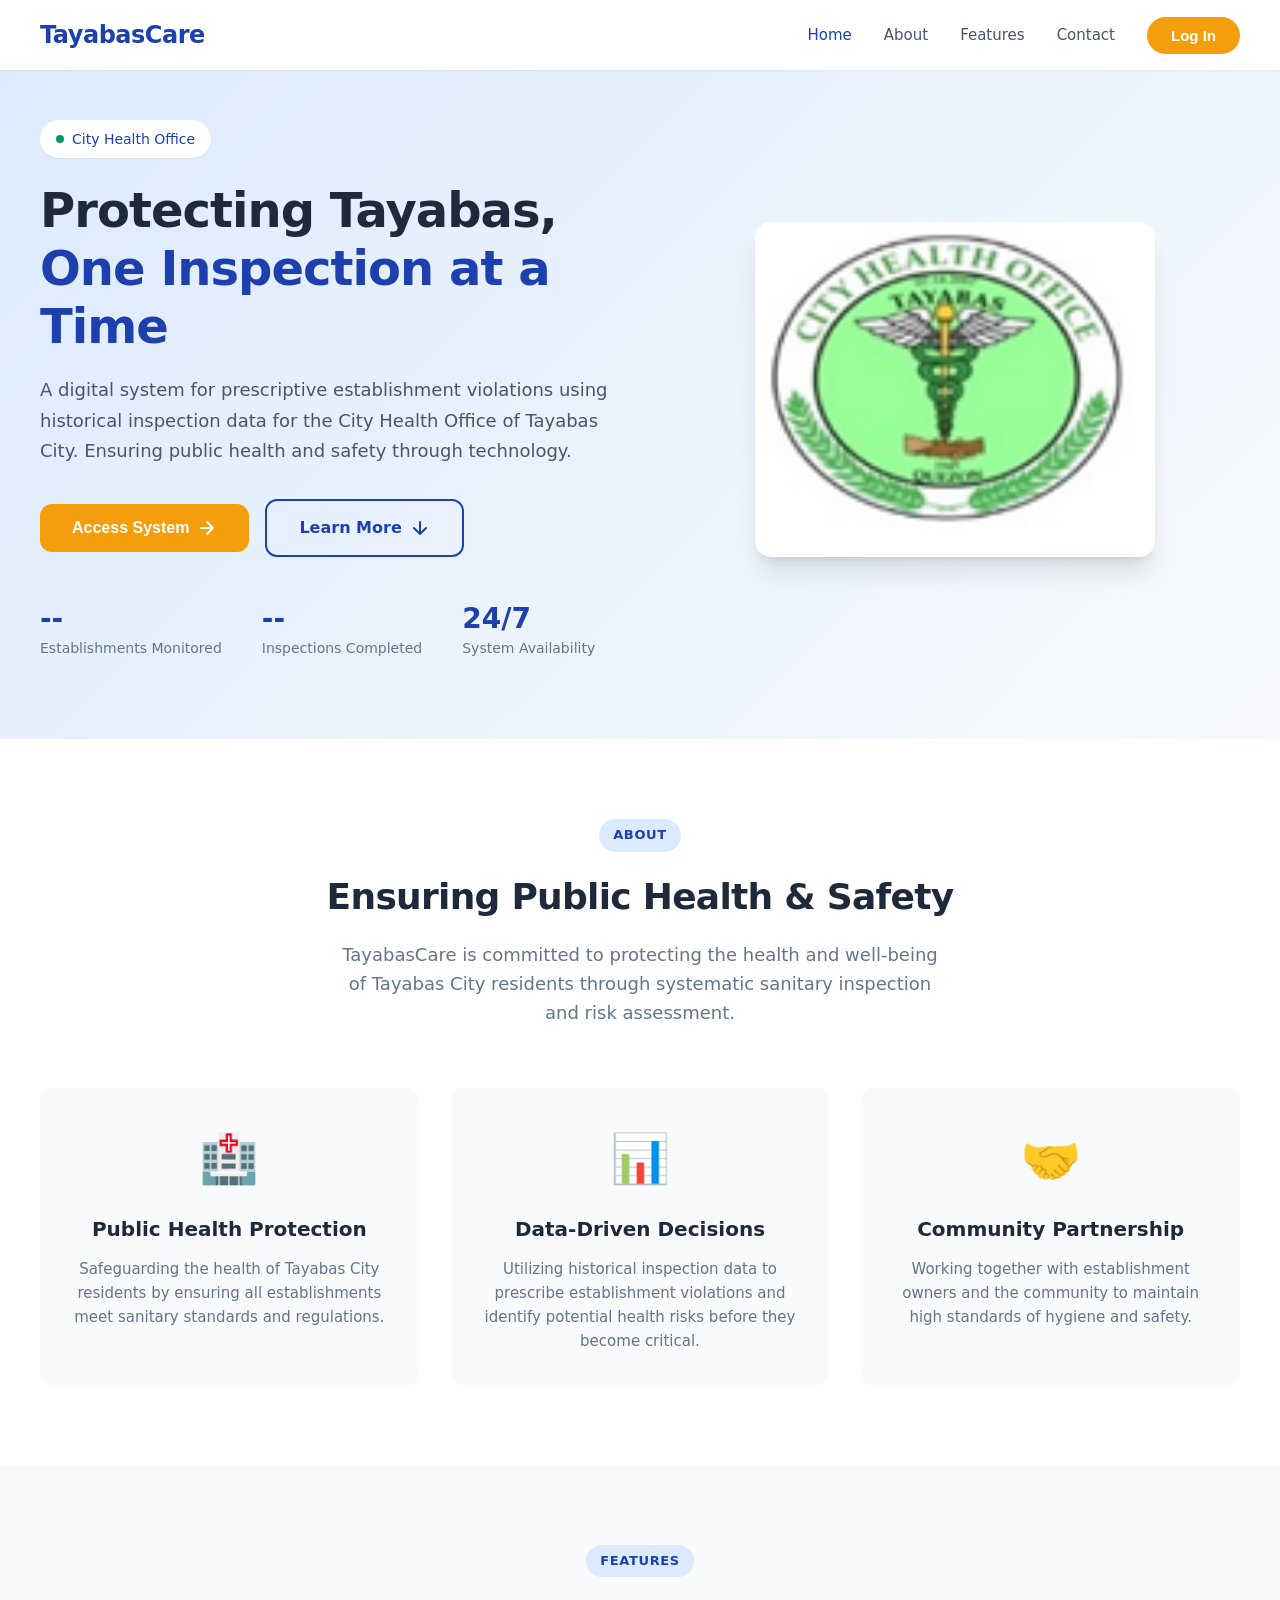
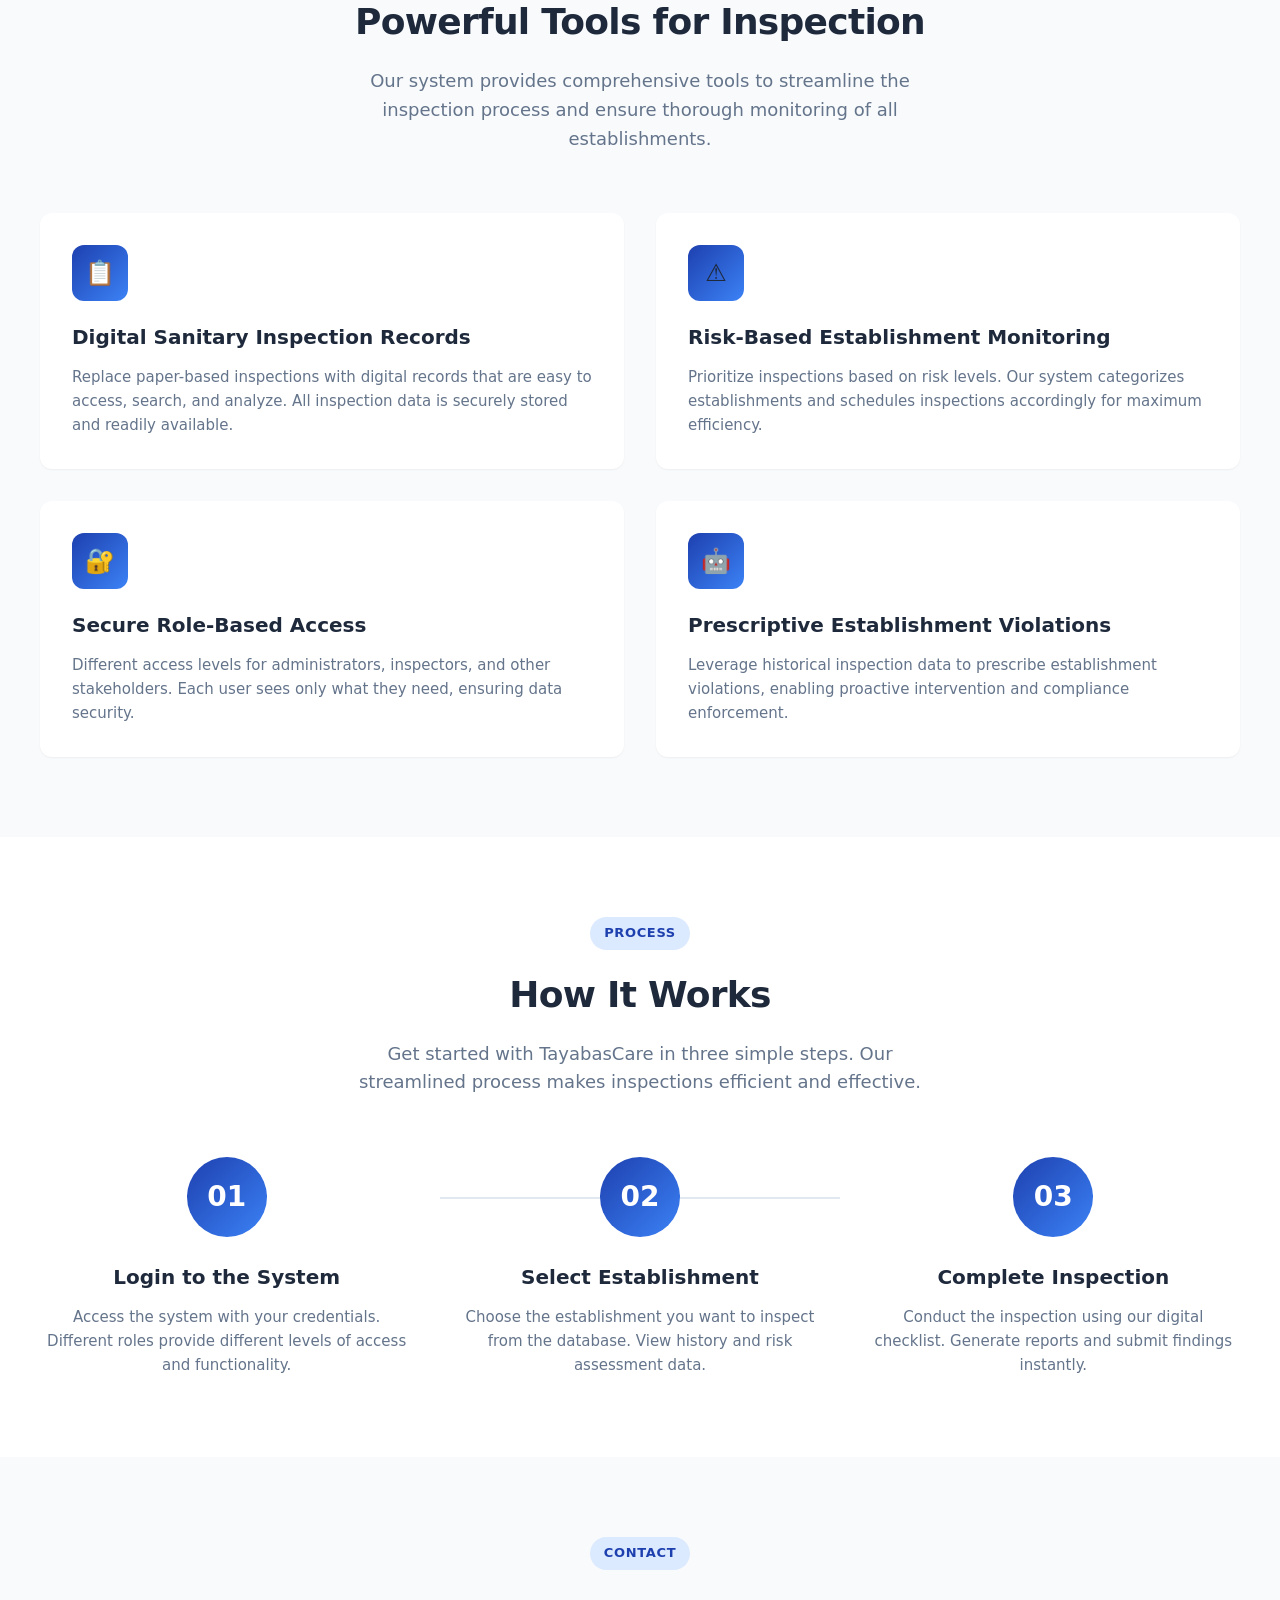
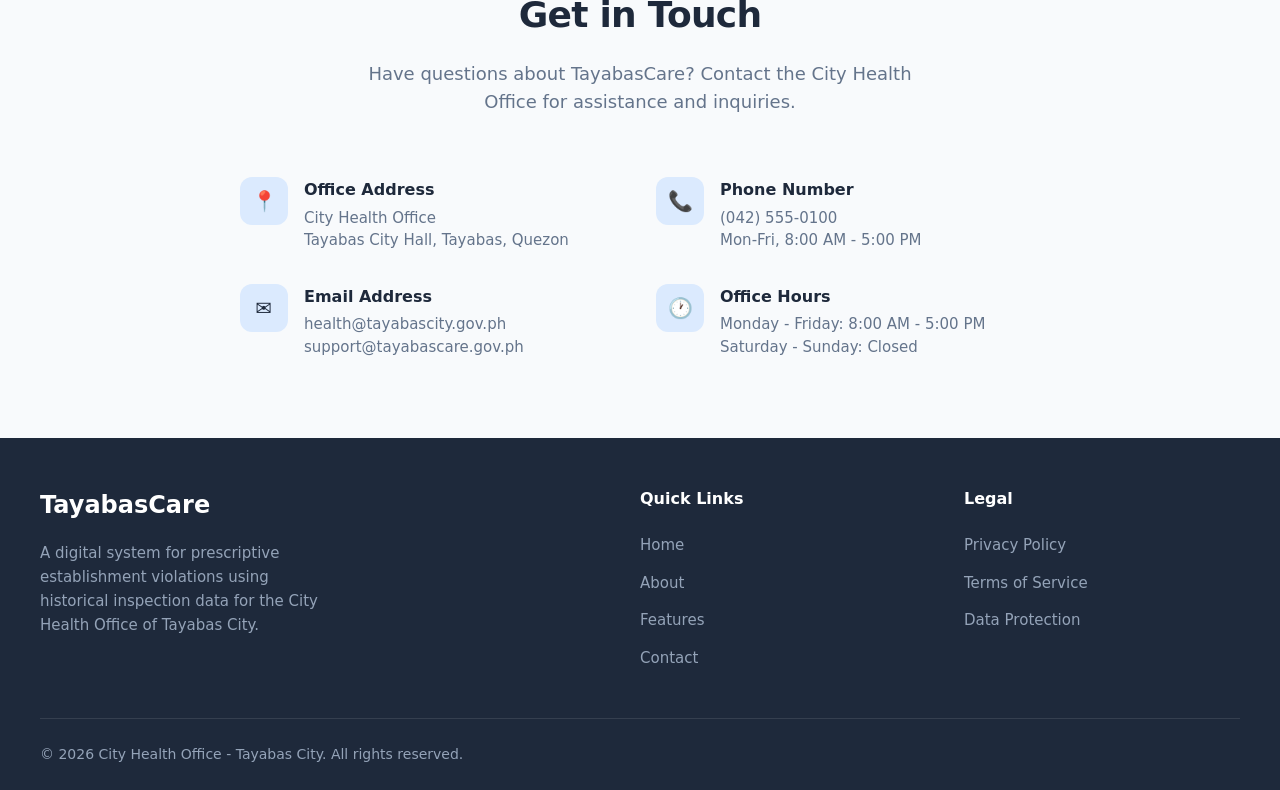
==== index.html @ 592c6406 "Split dashboard into sub-tabs, fix login CSRF issue, remove admin recovery link" ====
<!DOCTYPE html>
<html lang="en">
<head>
    <meta charset="UTF-8">
    <meta name="viewport" content="width=device-width, initial-scale=1.0">
    <title>TayabasCare - Prescriptive Establishment Violations System</title>
    <link rel="icon" type="image/png" href="Logo.png">
    <meta name="description" content="TayabasCare: A digital system for prescriptive establishment violations using historical inspection data for City Health Office of Tayabas City.">
    <meta name="keywords" content="TayabasCare, sanitary inspection, risk assessment, Tayabas City, health monitoring, establishment inspection">
    <meta name="author" content="City Health Office - Tayabas City">

    <!-- Open Graph / Social Media -->
    <meta property="og:title" content="TayabasCare - Sanitary Inspection & Risk Assessment System">
    <meta property="og:description" content="A digital system for prescriptive establishment violations using historical inspection data for City Health Office of Tayabas City.">
    <meta property="og:type" content="website">
    <meta property="og:url" content="">
    <meta property="og:image" content="Logo.png">

    <!-- Favicon -->
    <link rel="icon" type="image/png" href="Logo.png">

    <!-- Stylesheet -->
    <link rel="stylesheet" href="css/style.css">
</head>
<body>

    <!-- ============================================
         Header
         ============================================ -->
    <header class="header" id="header">
        <a href="#" class="logo">TayabasCare</a>
        <nav class="nav">
            <div class="nav-links" id="navLinks">
                <a href="#hero" class="nav-link active">Home</a>
                <a href="#about" class="nav-link">About</a>
                <a href="#features" class="nav-link">Features</a>
                <a href="#contact" class="nav-link">Contact</a>
            </div>
            <button class="btn-login-nav" id="openLogin">Log In</button>
            <button class="menu-toggle" id="menuToggle" aria-label="Toggle navigation menu">
                <span></span>
                <span></span>
                <span></span>
            </button>
        </nav>
    </header>

    <!-- ============================================
         Hero Section
         ============================================ -->
    <section class="hero" id="hero">
        <div class="hero-container">
            <div class="hero-content">
                <div class="hero-badge">City Health Office</div>
                <h1>Protecting Tayabas, <span>One Inspection at a Time</span></h1>
                <p class="hero-subtitle">
                    A digital system for prescriptive establishment violations using 
                    historical inspection data for the City Health Office of Tayabas City. 
                    Ensuring public health and safety through technology.
                </p>
                <div class="hero-actions">
                    <button class="btn-primary" id="openLoginBtn">
                        Access System
                        <svg width="20" height="20" viewBox="0 0 20 20" fill="none">
                            <path d="M4 10H16M16 10L10 4M16 10L10 16" stroke="currentColor" stroke-width="2" stroke-linecap="round" stroke-linejoin="round"/>
                        </svg>
                    </button>
                    <a href="#about" class="btn-secondary">
                        Learn More
                        <svg width="20" height="20" viewBox="0 0 20 20" fill="none">
                            <path d="M10 4V16M10 16L4 10M10 16L16 10" stroke="currentColor" stroke-width="2" stroke-linecap="round" stroke-linejoin="round"/>
                        </svg>
                    </a>
                </div>
                <div class="hero-stats">
                    <div class="stat">
                        <div class="stat-number" id="liveEstabCount">--</div>
                        <div class="stat-label">Establishments Monitored</div>
                    </div>
                    <div class="stat">
                        <div class="stat-number" id="liveInspCount">--</div>
                        <div class="stat-label">Inspections Completed</div>
                    </div>
                    <div class="stat">
                        <div class="stat-number">24/7</div>
                        <div class="stat-label">System Availability</div>
                    </div>
                </div>
            </div>
            <div class="hero-visual">
                <img src="Logo.png" alt="TayabasCare Logo" class="hero-image">
            </div>
        </div>
    </section>

    <!-- ============================================
         About Section
         ============================================ -->
    <section class="section about" id="about">
        <div class="section-container">
            <div class="section-header">
                <span class="section-label">About</span>
                <h2 class="section-title">Ensuring Public Health & Safety</h2>
                <p class="section-subtitle">
                    TayabasCare is committed to protecting the health and well-being of 
                    Tayabas City residents through systematic sanitary inspection and risk assessment.
                </p>
            </div>
            <div class="about-grid">
                <div class="about-card">
                    <div class="about-icon">🏥</div>
                    <h3>Public Health Protection</h3>
                    <p>
                        Safeguarding the health of Tayabas City residents by ensuring all 
                        establishments meet sanitary standards and regulations.
                    </p>
                </div>
                <div class="about-card">
                    <div class="about-icon">📊</div>
                    <h3>Data-Driven Decisions</h3>
                    <p>
                        Utilizing historical inspection data to prescribe establishment 
                        violations and identify potential health risks before they become critical.
                    </p>
                </div>
                <div class="about-card">
                    <div class="about-icon">🤝</div>
                    <h3>Community Partnership</h3>
                    <p>
                        Working together with establishment owners and the community to 
                        maintain high standards of hygiene and safety.
                    </p>
                </div>
            </div>
        </div>
    </section>

    <!-- ============================================
         Features Section
         ============================================ -->
    <section class="section features" id="features">
        <div class="section-container">
            <div class="section-header">
                <span class="section-label">Features</span>
                <h2 class="section-title">Powerful Tools for Inspection</h2>
                <p class="section-subtitle">
                    Our system provides comprehensive tools to streamline the inspection 
                    process and ensure thorough monitoring of all establishments.
                </p>
            </div>
            <div class="features-grid">
                <div class="feature-card">
                    <div class="feature-icon">📋</div>
                    <h3>Digital Sanitary Inspection Records</h3>
                    <p>
                        Replace paper-based inspections with digital records that are easy to 
                        access, search, and analyze. All inspection data is securely stored 
                        and readily available.
                    </p>
                </div>
                <div class="feature-card">
                    <div class="feature-icon">⚠️</div>
                    <h3>Risk-Based Establishment Monitoring</h3>
                    <p>
                        Prioritize inspections based on risk levels. Our system categorizes 
                        establishments and schedules inspections accordingly for maximum efficiency.
                    </p>
                </div>
                <div class="feature-card">
                    <div class="feature-icon">🔐</div>
                    <h3>Secure Role-Based Access</h3>
                    <p>
                        Different access levels for administrators, inspectors, and other 
                        stakeholders. Each user sees only what they need, ensuring data security.
                    </p>
                </div>
                <div class="feature-card">
                    <div class="feature-icon">🤖</div>
                    <h3>Prescriptive Establishment Violations</h3>
                    <p>
                        Leverage historical inspection data to prescribe establishment violations, 
                        enabling proactive intervention and compliance enforcement.
                    </p>
                </div>
            </div>
        </div>
    </section>

    <!-- ============================================
         How It Works Section
         ============================================ -->
    <section class="section how-it-works" id="how-it-works">
        <div class="section-container">
            <div class="section-header">
                <span class="section-label">Process</span>
                <h2 class="section-title">How It Works</h2>
                <p class="section-subtitle">
                    Get started with TayabasCare in three simple steps. Our streamlined 
                    process makes inspections efficient and effective.
                </p>
            </div>
            <div class="steps">
                <div class="step">
                    <div class="step-number">01</div>
                    <h3>Login to the System</h3>
                    <p>
                        Access the system with your credentials. Different roles provide 
                        different levels of access and functionality.
                    </p>
                </div>
                <div class="step">
                    <div class="step-number">02</div>
                    <h3>Select Establishment</h3>
                    <p>
                        Choose the establishment you want to inspect from the database. 
                        View history and risk assessment data.
                    </p>
                </div>
                <div class="step">
                    <div class="step-number">03</div>
                    <h3>Complete Inspection</h3>
                    <p>
                        Conduct the inspection using our digital checklist. Generate 
                        reports and submit findings instantly.
                    </p>
                </div>
            </div>
        </div>
    </section>

    <!-- ============================================
         Contact Section
         ============================================ -->
    <section class="section contact" id="contact">
        <div class="section-container">
            <div class="section-header">
                <span class="section-label">Contact</span>
                <h2 class="section-title">Get in Touch</h2>
                <p class="section-subtitle">
                    Have questions about TayabasCare? Contact the City Health Office 
                    for assistance and inquiries.
                </p>
            </div>
            <div class="contact-info">
                <div class="contact-item">
                    <div class="contact-icon">📍</div>
                    <div class="contact-details">
                        <h4>Office Address</h4>
                        <p>City Health Office<br>Tayabas City Hall, Tayabas, Quezon</p>
                    </div>
                </div>
                <div class="contact-item">
                    <div class="contact-icon">📞</div>
                    <div class="contact-details">
                        <h4>Phone Number</h4>
                        <p>(042) 555-0100<br>Mon-Fri, 8:00 AM - 5:00 PM</p>
                    </div>
                </div>
                <div class="contact-item">
                    <div class="contact-icon">✉️</div>
                    <div class="contact-details">
                        <h4>Email Address</h4>
                        <p>health@tayabascity.gov.ph<br>support@tayabascare.gov.ph</p>
                    </div>
                </div>
                <div class="contact-item">
                    <div class="contact-icon">🕐</div>
                    <div class="contact-details">
                        <h4>Office Hours</h4>
                        <p>Monday - Friday: 8:00 AM - 5:00 PM<br>Saturday - Sunday: Closed</p>
                    </div>
                </div>
            </div>
        </div>
    </section>

    <!-- ============================================
         Footer
         ============================================ -->
    <footer class="footer">
        <div class="footer-container">
            <div class="footer-grid">
                <div class="footer-brand">
                    <h3>TayabasCare</h3>
                    <p>
                        A digital system for prescriptive establishment violations using 
                        historical inspection data for the City Health Office of Tayabas City.
                    </p>
                </div>
                <div class="footer-links">
                    <h4>Quick Links</h4>
                    <ul>
                        <li><a href="#hero">Home</a></li>
                        <li><a href="#about">About</a></li>
                        <li><a href="#features">Features</a></li>
                        <li><a href="#contact">Contact</a></li>
                    </ul>
                </div>
                <div class="footer-links">
                    <h4>Legal</h4>
                    <ul>
                        <li><a href="#" onclick="showLegalModal('privacy'); return false;">Privacy Policy</a></li>
                        <li><a href="#" onclick="showLegalModal('terms'); return false;">Terms of Service</a></li>
                        <li><a href="#" onclick="showLegalModal('data'); return false;">Data Protection</a></li>
                    </ul>
                </div>
            </div>
            <div class="footer-bottom">
                <p class="footer-copyright">&copy; 2026 City Health Office - Tayabas City. All rights reserved.</p>
            </div>
        </div>
    </footer>

    <!-- ============================================
         Login Modal
         ============================================ -->
    <div class="modal" id="loginModal">
        <div class="login-box">
            <button class="close-btn" id="closeLogin">&times;</button>

            <div class="login-header">
                <h2 class="system-title">TayabasCare</h2>
                <p class="system-desc">System Login</p>
            </div>

            <form id="loginForm" class="login-form">
                <div class="form-field">
                    <label for="username">Username</label>
                    <input type="text" id="username" required placeholder="Enter your username">
                </div>

                <div class="form-field">
                    <label for="password">Password</label>
                    <div class="password-wrapper">
                        <input type="password" id="password" required placeholder="Enter your password">
                        <button type="button" class="toggle-eye" id="togglePassword">👁</button>
                    </div>
                </div>

                <div class="form-options">
                    <a href="#" id="forgotPasswordLink" class="forgot-link">Forgot Password?</a>
                </div>

                <button type="submit" class="btn-login">Login</button>
            </form>

            <div class="login-footer">
                &copy; 2026 City Health Office - Tayabas City
            </div>
        </div>
    </div>

    <!-- Legal Modals -->
    <dialog id="legal-modal" style="border:none;border-radius:12px;padding:0;max-width:600px;width:90%;max-height:80vh;overflow-y:auto;">
        <div style="padding:32px;">
            <div style="display:flex;justify-content:space-between;align-items:center;margin-bottom:20px;">
                <h2 id="legal-modal-title" style="font-size:20px;font-weight:700;color:#1e40af;margin:0;"></h2>
                <button onclick="document.getElementById('legal-modal').close()" style="background:none;border:none;font-size:24px;cursor:pointer;color:#6b7280;">&times;</button>
            </div>
            <div id="legal-modal-body" style="font-size:14px;color:#374151;line-height:1.8;"></div>
            <div style="text-align:right;margin-top:24px;">
                <button onclick="document.getElementById('legal-modal').close()" style="background:#1e40af;color:#fff;border:none;padding:10px 24px;border-radius:8px;font-weight:600;cursor:pointer;">Close</button>
            </div>
        </div>
    </dialog>

    <!-- Scripts -->
    <script src="js/login.js"></script>
    <script>
    function showLegalModal(type) {
        const modal = document.getElementById('legal-modal');
        const title = document.getElementById('legal-modal-title');
        const body = document.getElementById('legal-modal-body');
        const content = {
            privacy: {
                title: 'Privacy Policy',
                body: `<p><strong>Effective Date:</strong> January 2026</p>
                    <p>The City Health Office of Tayabas City is committed to protecting the privacy and personal data of individuals and establishments using the TayabasCare system.</p>
                    <h3 style="margin-top:16px;font-weight:700;">Information We Collect</h3>
                    <ul style="padding-left:20px;margin:8px 0;">
                        <li>Establishment information (business name, address, owner details)</li>
                        <li>Inspection records and compliance history</li>
                        <li>User account data (username, email, role)</li>
                        <li>System activity logs for audit purposes</li>
                    </ul>
                    <h3 style="margin-top:16px;font-weight:700;">How We Use Your Information</h3>
                    <ul style="padding-left:20px;margin:8px 0;">
                        <li>To conduct and record sanitary inspections</li>
                        <li>To assess compliance risk and prioritize inspections</li>
                        <li>To generate reports for the City Health Office</li>
                        <li>To maintain audit trails of system activities</li>
                    </ul>
                    <h3 style="margin-top:16px;font-weight:700;">Data Retention</h3>
                    <p>Inspection records and establishment data are retained indefinitely for public health monitoring purposes. Archived records are automatically purged after 30 days.</p>`
            },
            terms: {
                title: 'Terms of Service',
                body: `<p><strong>Effective Date:</strong> January 2026</p>
                    <p>By accessing and using the TayabasCare system, you agree to the following terms:</p>
                    <h3 style="margin-top:16px;font-weight:700;">Authorized Use</h3>
                    <p>This system is exclusively for use by authorized personnel of the City Health Office of Tayabas City, including administrators and field inspectors.</p>
                    <h3 style="margin-top:16px;font-weight:700;">User Responsibilities</h3>
                    <ul style="padding-left:20px;margin:8px 0;">
                        <li>Maintain the confidentiality of your login credentials</li>
                        <li>Enter accurate and truthful inspection data</li>
                        <li>Use the system only for official health inspection purposes</li>
                        <li>Report any security concerns to the system administrator</li>
                    </ul>
                    <h3 style="margin-top:16px;font-weight:700;">System Availability</h3>
                    <p>The City Health Office strives to maintain system availability but does not guarantee uninterrupted access. Scheduled maintenance will be communicated in advance.</p>`
            },
            data: {
                title: 'Data Protection',
                body: `<p><strong>In compliance with Republic Act No. 10173</strong> (Data Privacy Act of 2012)</p>
                    <h3 style="margin-top:16px;font-weight:700;">Security Measures</h3>
                    <ul style="padding-left:20px;margin:8px 0;">
                        <li>Passwords are encrypted using industry-standard bcrypt hashing</li>
                        <li>Session-based authentication with role-based access controls</li>
                        <li>Rate limiting on login attempts to prevent unauthorized access</li>
                        <li>Complete audit trails of all system activities</li>
                        <li>Secure file upload validation (type, size, and MIME checking)</li>
                    </ul>
                    <h3 style="margin-top:16px;font-weight:700;">Data Access</h3>
                    <p>Only authorized City Health Office personnel have access to inspection data. Administrators have full access while inspectors have limited access based on their assigned roles.</p>
                    <h3 style="margin-top:16px;font-weight:700;">Contact</h3>
                    <p>For data privacy concerns, please contact the City Health Office of Tayabas City.</p>`
            }
        };
        const c = content[type] || content.privacy;
        title.textContent = c.title;
        body.innerHTML = c.body;
        modal.showModal();
    }
    </script>
</body>
</html>
---- css/style.css ----
/* ============================================
   TayabasCare Design System
   ============================================ */

/* CSS Custom Properties */
:root {
    --ink: #1e293b;
    --paper: #f8fafc;
    --blue-deep: #1e40af;
    --blue-mid: #3b82f6;
    --blue-light: #dbeafe;
    --gold: #f59e0b;
    --gold-dark: #d97706;
    --white: #ffffff;
    --gray-100: #f1f5f9;
    --gray-200: #e2e8f0;
    --gray-300: #cbd5e1;
    --gray-400: #94a3b8;
    --gray-500: #64748b;
    --gray-600: #475569;
    --gray-700: #334155;
    --success: #059669;
    --error: #dc2626;
    --shadow-sm: 0 1px 2px rgba(0, 0, 0, 0.05);
    --shadow-md: 0 4px 6px -1px rgba(0, 0, 0, 0.1), 0 2px 4px -2px rgba(0, 0, 0, 0.1);
    --shadow-lg: 0 10px 15px -3px rgba(0, 0, 0, 0.1), 0 4px 6px -4px rgba(0, 0, 0, 0.1);
    --shadow-xl: 0 20px 25px -5px rgba(0, 0, 0, 0.1), 0 8px 10px -6px rgba(0, 0, 0, 0.1);
    --radius-sm: 6px;
    --radius-md: 12px;
    --radius-lg: 16px;
    --radius-full: 9999px;
}

/* Reset & Base */
*, *::before, *::after {
    margin: 0;
    padding: 0;
    box-sizing: border-box;
}

html {
    scroll-behavior: smooth;
}

body {
    font-family: 'Segoe UI', system-ui, -apple-system, sans-serif;
    font-size: 16px;
    line-height: 1.6;
    color: var(--ink);
    background-color: var(--paper);
    -webkit-font-smoothing: antialiased;
}

img {
    max-width: 100%;
    height: auto;
    display: block;
}

a {
    text-decoration: none;
    color: inherit;
}

/* ============================================
   Header
   ============================================ */
.header {
    position: fixed;
    top: 0;
    left: 0;
    right: 0;
    z-index: 100;
    display: flex;
    justify-content: space-between;
    align-items: center;
    padding: 16px 40px;
    background-color: var(--white);
    box-shadow: var(--shadow-sm);
    transition: box-shadow 0.3s ease;
}

.header.scrolled {
    box-shadow: var(--shadow-md);
}

.logo {
    font-size: 24px;
    font-weight: 700;
    color: var(--blue-deep);
    letter-spacing: -0.02em;
}

.nav {
    display: flex;
    align-items: center;
    gap: 32px;
}

.nav-links {
    display: flex;
    align-items: center;
    gap: 32px;
}

.nav-link {
    font-size: 15px;
    font-weight: 500;
    color: var(--gray-600);
    transition: color 0.2s ease;
    cursor: pointer;
}

.nav-link:hover {
    color: var(--blue-deep);
}

.nav-link.active {
    color: var(--blue-deep);
}

.btn-login-nav {
    display: inline-flex;
    align-items: center;
    padding: 10px 24px;
    background-color: var(--gold);
    color: var(--white);
    font-size: 15px;
    font-weight: 600;
    border-radius: var(--radius-full);
    transition: background-color 0.2s ease, transform 0.2s ease;
    cursor: pointer;
    border: none;
}

.btn-login-nav:hover {
    background-color: var(--gold-dark);
    transform: translateY(-1px);
}

/* Mobile Menu Toggle */
.menu-toggle {
    display: none;
    flex-direction: column;
    gap: 5px;
    background: none;
    border: none;
    cursor: pointer;
    padding: 4px;
}

.menu-toggle span {
    display: block;
    width: 24px;
    height: 2px;
    background-color: var(--ink);
    transition: transform 0.3s ease, opacity 0.3s ease;
}

.menu-toggle.active span:nth-child(1) {
    transform: rotate(45deg) translate(5px, 5px);
}

.menu-toggle.active span:nth-child(2) {
    opacity: 0;
}

.menu-toggle.active span:nth-child(3) {
    transform: rotate(-45deg) translate(5px, -5px);
}

/* ============================================
   Hero Section
   ============================================ */
.hero {
    padding: 120px 40px 80px;
    background: linear-gradient(135deg, var(--blue-light) 0%, var(--paper) 100%);
}

.hero-container {
    max-width: 1200px;
    margin: 0 auto;
    display: flex;
    align-items: center;
    justify-content: space-between;
    gap: 60px;
}

.hero-content {
    flex: 1;
    max-width: 600px;
}

.hero-badge {
    display: inline-flex;
    align-items: center;
    gap: 8px;
    padding: 8px 16px;
    background-color: var(--white);
    border-radius: var(--radius-full);
    font-size: 14px;
    font-weight: 500;
    color: var(--blue-deep);
    margin-bottom: 24px;
    box-shadow: var(--shadow-sm);
}

.hero-badge::before {
    content: "";
    display: block;
    width: 8px;
    height: 8px;
    background-color: var(--success);
    border-radius: 50%;
}

.hero h1 {
    font-size: 48px;
    font-weight: 700;
    line-height: 1.2;
    letter-spacing: -0.02em;
    color: var(--ink);
    margin-bottom: 20px;
}

.hero h1 span {
    color: var(--blue-deep);
}

.hero-subtitle {
    font-size: 18px;
    color: var(--gray-600);
    margin-bottom: 32px;
    line-height: 1.7;
}

.hero-actions {
    display: flex;
    align-items: center;
    gap: 16px;
    margin-bottom: 48px;
}

.btn-primary {
    display: inline-flex;
    align-items: center;
    gap: 8px;
    padding: 14px 32px;
    background-color: var(--gold);
    color: var(--white);
    font-size: 16px;
    font-weight: 600;
    border-radius: var(--radius-md);
    transition: background-color 0.2s ease, transform 0.2s ease, box-shadow 0.2s ease;
    cursor: pointer;
    border: none;
}

.btn-primary:hover {
    background-color: var(--gold-dark);
    transform: translateY(-2px);
    box-shadow: var(--shadow-lg);
}

.btn-secondary {
    display: inline-flex;
    align-items: center;
    gap: 8px;
    padding: 14px 32px;
    background-color: transparent;
    color: var(--blue-deep);
    font-size: 16px;
    font-weight: 600;
    border: 2px solid var(--blue-deep);
    border-radius: var(--radius-md);
    transition: background-color 0.2s ease, transform 0.2s ease;
    cursor: pointer;
}

.btn-secondary:hover {
    background-color: var(--blue-deep);
    color: var(--white);
    transform: translateY(-2px);
}

.hero-stats {
    display: flex;
    gap: 40px;
}

.stat {
    text-align: left;
}

.stat-number {
    font-size: 28px;
    font-weight: 700;
    color: var(--blue-deep);
    line-height: 1;
    margin-bottom: 4px;
}

.stat-label {
    font-size: 14px;
    color: var(--gray-500);
}

.hero-visual {
    flex: 1;
    display: flex;
    justify-content: center;
    align-items: center;
}

.hero-image {
    width: 100%;
    max-width: 400px;
    border-radius: var(--radius-lg);
    box-shadow: var(--shadow-xl);
}

/* ============================================
   Section Base
   ============================================ */
.section {
    padding: 80px 40px;
}

.section-container {
    max-width: 1200px;
    margin: 0 auto;
}

.section-header {
    text-align: center;
    margin-bottom: 60px;
}

.section-label {
    display: inline-block;
    padding: 6px 14px;
    background-color: var(--blue-light);
    color: var(--blue-deep);
    font-size: 13px;
    font-weight: 600;
    border-radius: var(--radius-full);
    margin-bottom: 16px;
    text-transform: uppercase;
    letter-spacing: 0.05em;
}

.section-title {
    font-size: 36px;
    font-weight: 700;
    color: var(--ink);
    margin-bottom: 16px;
    letter-spacing: -0.02em;
}

.section-subtitle {
    font-size: 18px;
    color: var(--gray-500);
    max-width: 600px;
    margin: 0 auto;
}

/* ============================================
   About Section
   ============================================ */
.about {
    background-color: var(--white);
}

.about-grid {
    display: grid;
    grid-template-columns: repeat(3, 1fr);
    gap: 32px;
}

.about-card {
    padding: 32px;
    background-color: var(--paper);
    border-radius: var(--radius-md);
    text-align: center;
    transition: transform 0.2s ease, box-shadow 0.2s ease;
}

.about-card:hover {
    transform: translateY(-4px);
    box-shadow: var(--shadow-lg);
}

.about-icon {
    font-size: 48px;
    margin-bottom: 16px;
}

.about-card h3 {
    font-size: 20px;
    font-weight: 600;
    color: var(--ink);
    margin-bottom: 12px;
}

.about-card p {
    font-size: 15px;
    color: var(--gray-500);
    line-height: 1.6;
}

/* ============================================
   Features Section
   ============================================ */
.features {
    background-color: var(--paper);
}

.features-grid {
    display: grid;
    grid-template-columns: repeat(2, 1fr);
    gap: 32px;
}

.feature-card {
    padding: 32px;
    background-color: var(--white);
    border-radius: var(--radius-md);
    box-shadow: var(--shadow-sm);
    transition: transform 0.2s ease, box-shadow 0.2s ease;
}

.feature-card:hover {
    transform: translateY(-4px);
    box-shadow: var(--shadow-lg);
}

.feature-icon {
    width: 56px;
    height: 56px;
    display: flex;
    align-items: center;
    justify-content: center;
    background: linear-gradient(135deg, var(--blue-deep) 0%, var(--blue-mid) 100%);
    border-radius: var(--radius-md);
    font-size: 24px;
    margin-bottom: 20px;
}

.feature-card h3 {
    font-size: 20px;
    font-weight: 600;
    color: var(--ink);
    margin-bottom: 12px;
}

.feature-card p {
    font-size: 15px;
    color: var(--gray-500);
    line-height: 1.6;
}

/* ============================================
   How It Works Section
   ============================================ */
.how-it-works {
    background-color: var(--white);
}

.steps {
    display: grid;
    grid-template-columns: repeat(3, 1fr);
    gap: 40px;
    position: relative;
}

.steps::before {
    content: "";
    position: absolute;
    top: 40px;
    left: 33.33%;
    right: 33.33%;
    height: 2px;
    background-color: var(--gray-200);
}

.step {
    text-align: center;
    position: relative;
}

.step-number {
    width: 80px;
    height: 80px;
    display: flex;
    align-items: center;
    justify-content: center;
    margin: 0 auto 24px;
    background: linear-gradient(135deg, var(--blue-deep) 0%, var(--blue-mid) 100%);
    border-radius: 50%;
    font-size: 28px;
    font-weight: 700;
    color: var(--white);
    position: relative;
    z-index: 1;
}

.step h3 {
    font-size: 20px;
    font-weight: 600;
    color: var(--ink);
    margin-bottom: 12px;
}

.step p {
    font-size: 15px;
    color: var(--gray-500);
    line-height: 1.6;
}

/* ============================================
   Contact Section
   ============================================ */
.contact {
    background-color: var(--paper);
}

.contact-info {
    display: grid;
    grid-template-columns: repeat(2, 1fr);
    gap: 32px;
    max-width: 800px;
    margin: 0 auto;
}

.contact-item {
    display: flex;
    align-items: flex-start;
    gap: 16px;
}

.contact-icon {
    width: 48px;
    height: 48px;
    display: flex;
    align-items: center;
    justify-content: center;
    background-color: var(--blue-light);
    border-radius: var(--radius-md);
    font-size: 20px;
    flex-shrink: 0;
}

.contact-details h4 {
    font-size: 16px;
    font-weight: 600;
    color: var(--ink);
    margin-bottom: 4px;
}

.contact-details p {
    font-size: 15px;
    color: var(--gray-500);
    line-height: 1.5;
}

/* ============================================
   Footer
   ============================================ */
.footer {
    background-color: var(--ink);
    color: var(--white);
    padding: 48px 40px 24px;
}

.footer-container {
    max-width: 1200px;
    margin: 0 auto;
}

.footer-grid {
    display: grid;
    grid-template-columns: 2fr 1fr 1fr;
    gap: 48px;
    margin-bottom: 48px;
}

.footer-brand h3 {
    font-size: 24px;
    font-weight: 700;
    margin-bottom: 16px;
}

.footer-brand p {
    font-size: 15px;
    color: var(--gray-400);
    line-height: 1.6;
    max-width: 300px;
}

.footer-links h4 {
    font-size: 16px;
    font-weight: 600;
    margin-bottom: 20px;
}

.footer-links ul {
    list-style: none;
    display: flex;
    flex-direction: column;
    gap: 12px;
}

.footer-links a {
    font-size: 15px;
    color: var(--gray-400);
    transition: color 0.2s ease;
}

.footer-links a:hover {
    color: var(--white);
}

.footer-bottom {
    padding-top: 24px;
    border-top: 1px solid rgba(255, 255, 255, 0.1);
    display: flex;
    justify-content: space-between;
    align-items: center;
}

.footer-copyright {
    font-size: 14px;
    color: var(--gray-400);
}

/* ============================================
   Login Modal
   ============================================ */
.modal {
    display: none;
    position: fixed;
    inset: 0;
    background-color: rgba(0, 0, 0, 0.5);
    justify-content: center;
    align-items: center;
    z-index: 1000;
    backdrop-filter: blur(4px);
}

.modal.active {
    display: flex;
}

.login-box {
    background-color: var(--white);
    width: 100%;
    max-width: 420px;
    padding: 40px;
    border-radius: var(--radius-lg);
    box-shadow: var(--shadow-xl);
    position: relative;
    animation: modalSlideIn 0.3s ease;
}

@keyframes modalSlideIn {
    from {
        opacity: 0;
        transform: translateY(-20px);
    }
    to {
        opacity: 1;
        transform: translateY(0);
    }
}

.close-btn {
    position: absolute;
    top: 16px;
    right: 16px;
    width: 32px;
    height: 32px;
    display: flex;
    align-items: center;
    justify-content: center;
    font-size: 24px;
    color: var(--gray-400);
    cursor: pointer;
    background: none;
    border: none;
    border-radius: var(--radius-sm);
    transition: background-color 0.2s ease, color 0.2s ease;
}

.close-btn:hover {
    background-color: var(--gray-100);
    color: var(--ink);
}

.login-header {
    text-align: center;
    margin-bottom: 32px;
}

.system-title {
    font-size: 28px;
    font-weight: 700;
    color: var(--blue-deep);
    margin-bottom: 8px;
}

.system-desc {
    font-size: 15px;
    color: var(--gray-500);
}

.login-form {
    display: flex;
    flex-direction: column;
    gap: 20px;
}

.form-field {
    display: flex;
    flex-direction: column;
    gap: 8px;
}

.form-field label {
    font-size: 14px;
    font-weight: 600;
    color: var(--ink);
}

.form-field input {
    width: 100%;
    padding: 12px 16px;
    border: 1px solid var(--gray-200);
    border-radius: var(--radius-sm);
    font-size: 15px;
    font-family: inherit;
    transition: border-color 0.2s ease, box-shadow 0.2s ease;
}

.form-field input:focus {
    outline: none;
    border-color: var(--blue-mid);
    box-shadow: 0 0 0 3px rgba(59, 130, 246, 0.1);
}

.password-wrapper {
    position: relative;
}

.password-wrapper input {
    padding-right: 48px;
}

.toggle-eye {
    position: absolute;
    right: 16px;
    top: 50%;
    transform: translateY(-50%);
    cursor: pointer;
    font-size: 18px;
    color: var(--gray-400);
    background: none;
    border: none;
    padding: 0;
    transition: color 0.2s ease;
}

.toggle-eye:hover {
    color: var(--ink);
}

.form-options {
    display: flex;
    justify-content: flex-end;
    margin-top: -8px;
}

.forgot-link {
    font-size: 14px;
    color: var(--blue-mid);
    font-weight: 500;
    transition: color 0.2s ease;
}

.forgot-link:hover {
    color: var(--blue-deep);
}

.btn-login {
    width: 100%;
    padding: 14px;
    background-color: var(--blue-deep);
    color: var(--white);
    font-size: 16px;
    font-weight: 600;
    border: none;
    border-radius: var(--radius-md);
    cursor: pointer;
    transition: background-color 0.2s ease, transform 0.2s ease;
}

.btn-login:hover {
    background-color: #1e3a8a;
    transform: translateY(-2px);
}

.login-footer {
    margin-top: 24px;
    padding-top: 24px;
    border-top: 1px solid var(--gray-200);
    text-align: center;
    font-size: 13px;
    color: var(--gray-400);
}

/* ============================================
   Forgot Password Modal Styles
   ============================================ */
.fp-modal {
    display: flex;
    position: fixed;
    top: 0;
    left: 0;
    width: 100%;
    height: 100%;
    background: rgba(0, 0, 0, 0.55);
    z-index: 2000;
    align-items: center;
    justify-content: center;
    backdrop-filter: blur(4px);
}

.fp-box {
    background: var(--white);
    padding: 32px 28px;
    border-radius: var(--radius-lg);
    max-width: 420px;
    width: 92%;
    box-shadow: var(--shadow-xl);
    position: relative;
    animation: modalSlideIn 0.3s ease;
}

.fp-close {
    position: absolute;
    top: 12px;
    right: 16px;
    font-size: 22px;
    cursor: pointer;
    color: var(--gray-400);
    background: none;
    border: none;
    padding: 4px;
    transition: color 0.2s ease;
}

.fp-close:hover {
    color: var(--ink);
}

.fp-header h2 {
    color: var(--blue-deep);
    margin-bottom: 6px;
    font-size: 20px;
}

.fp-header p {
    color: var(--gray-500);
    font-size: 13px;
    margin-bottom: 18px;
}

.fp-form label {
    font-size: 13px;
    font-weight: 600;
    color: var(--ink);
}

.fp-form input {
    width: 100%;
    padding: 10px 12px;
    margin: 6px 0 14px;
    border: 1px solid var(--gray-200);
    border-radius: var(--radius-sm);
    font-size: 14px;
    box-sizing: border-box;
    transition: border-color 0.2s ease, box-shadow 0.2s ease;
}

.fp-form input:focus {
    outline: none;
    border-color: var(--blue-mid);
    box-shadow: 0 0 0 3px rgba(59, 130, 246, 0.1);
}

.fp-error {
    color: var(--error);
    font-size: 12px;
    min-height: 18px;
    margin-bottom: 12px;
}

.fp-alt-link {
    margin-top: 14px;
    text-align: center;
    font-size: 12px;
}

.fp-alt-link a {
    color: var(--blue-mid);
    text-decoration: underline;
}

.fp-actions {
    display: flex;
    gap: 10px;
}

.btn-fp-primary {
    flex: 1;
    padding: 11px;
    background: var(--blue-deep);
    color: var(--white);
    border: none;
    border-radius: var(--radius-sm);
    cursor: pointer;
    font-weight: 600;
    font-size: 14px;
    transition: background-color 0.2s ease;
}

.btn-fp-primary:hover {
    background-color: #1e3a8a;
}

.btn-fp-secondary {
    flex: 1;
    padding: 11px;
    background: var(--gray-100);
    color: var(--ink);
    border: none;
    border-radius: var(--radius-sm);
    cursor: pointer;
    font-weight: 600;
    font-size: 14px;
    transition: background-color 0.2s ease;
}

.btn-fp-secondary:hover {
    background-color: var(--gray-200);
}

.btn-fp-full {
    width: 100%;
    padding: 12px;
    background: var(--blue-deep);
    color: var(--white);
    border: none;
    border-radius: var(--radius-sm);
    cursor: pointer;
    font-weight: 600;
    font-size: 14px;
    transition: background-color 0.2s ease;
}

.btn-fp-full:hover {
    background-color: #1e3a8a;
}

.fp-password-wrapper {
    position: relative;
}

.fp-password-wrapper input {
    padding-right: 36px;
}

.fp-toggle-eye {
    position: absolute;
    right: 10px;
    top: 14px;
    cursor: pointer;
    font-size: 16px;
}

.fp-dev-hint {
    color: var(--gold-dark);
    font-size: 13px;
    margin-top: 6px;
    background: #FEF3C7;
    padding: 8px;
    border-radius: var(--radius-sm);
}

.fp-dev-hint strong {
    font-size: 16px;
}

.fp-success {
    text-align: center;
    padding: 10px 0;
}

.fp-success h2 {
    color: var(--blue-deep);
    margin-bottom: 8px;
    font-size: 20px;
}

.fp-success p {
    color: var(--gray-500);
    font-size: 14px;
    margin-bottom: 22px;
}

/* ============================================
   Responsive Design
   ============================================ */
@media (max-width: 1024px) {
    .hero h1 {
        font-size: 40px;
    }

    .hero-stats {
        gap: 24px;
    }

    .stat-number {
        font-size: 24px;
    }

    .steps::before {
        display: none;
    }
}

@media (max-width: 768px) {
    .header {
        padding: 16px 20px;
    }

    .nav-links {
        display: none;
        position: absolute;
        top: 100%;
        left: 0;
        right: 0;
        background-color: var(--white);
        flex-direction: column;
        padding: 20px;
        box-shadow: var(--shadow-md);
        gap: 16px;
    }

    .nav-links.active {
        display: flex;
    }

    .menu-toggle {
        display: flex;
    }

    .hero {
        padding: 100px 20px 60px;
    }

    .hero-container {
        flex-direction: column;
        text-align: center;
    }

    .hero-content {
        max-width: 100%;
    }

    .hero h1 {
        font-size: 32px;
    }

    .hero-subtitle {
        font-size: 16px;
    }

    .hero-actions {
        flex-direction: column;
        width: 100%;
    }

    .btn-primary,
    .btn-secondary {
        width: 100%;
        justify-content: center;
    }

    .hero-stats {
        justify-content: center;
    }

    .hero-visual {
        order: -1;
    }

    .hero-image {
        max-width: 280px;
    }

    .section {
        padding: 60px 20px;
    }

    .section-title {
        font-size: 28px;
    }

    .about-grid {
        grid-template-columns: 1fr;
    }

    .features-grid {
        grid-template-columns: 1fr;
    }

    .steps {
        grid-template-columns: 1fr;
        gap: 32px;
    }

    .contact-info {
        grid-template-columns: 1fr;
    }

    .footer-grid {
        grid-template-columns: 1fr;
        gap: 32px;
    }

    .footer-bottom {
        flex-direction: column;
        gap: 16px;
        text-align: center;
    }

    .login-box {
        margin: 20px;
        padding: 32px 24px;
    }
}

@media (max-width: 480px) {
    .hero h1 {
        font-size: 28px;
    }

    .hero-stats {
        flex-direction: column;
        gap: 16px;
    }

    .stat {
        text-align: center;
    }
}

/* ============================================
   Reduced Motion
   ============================================ */
@media (prefers-reduced-motion: reduce) {
    html {
        scroll-behavior: auto;
    }

    *,
    *::before,
    *::after {
        animation-duration: 0.01ms !important;
        animation-iteration-count: 1 !important;
        transition-duration: 0.01ms !important;
    }
}
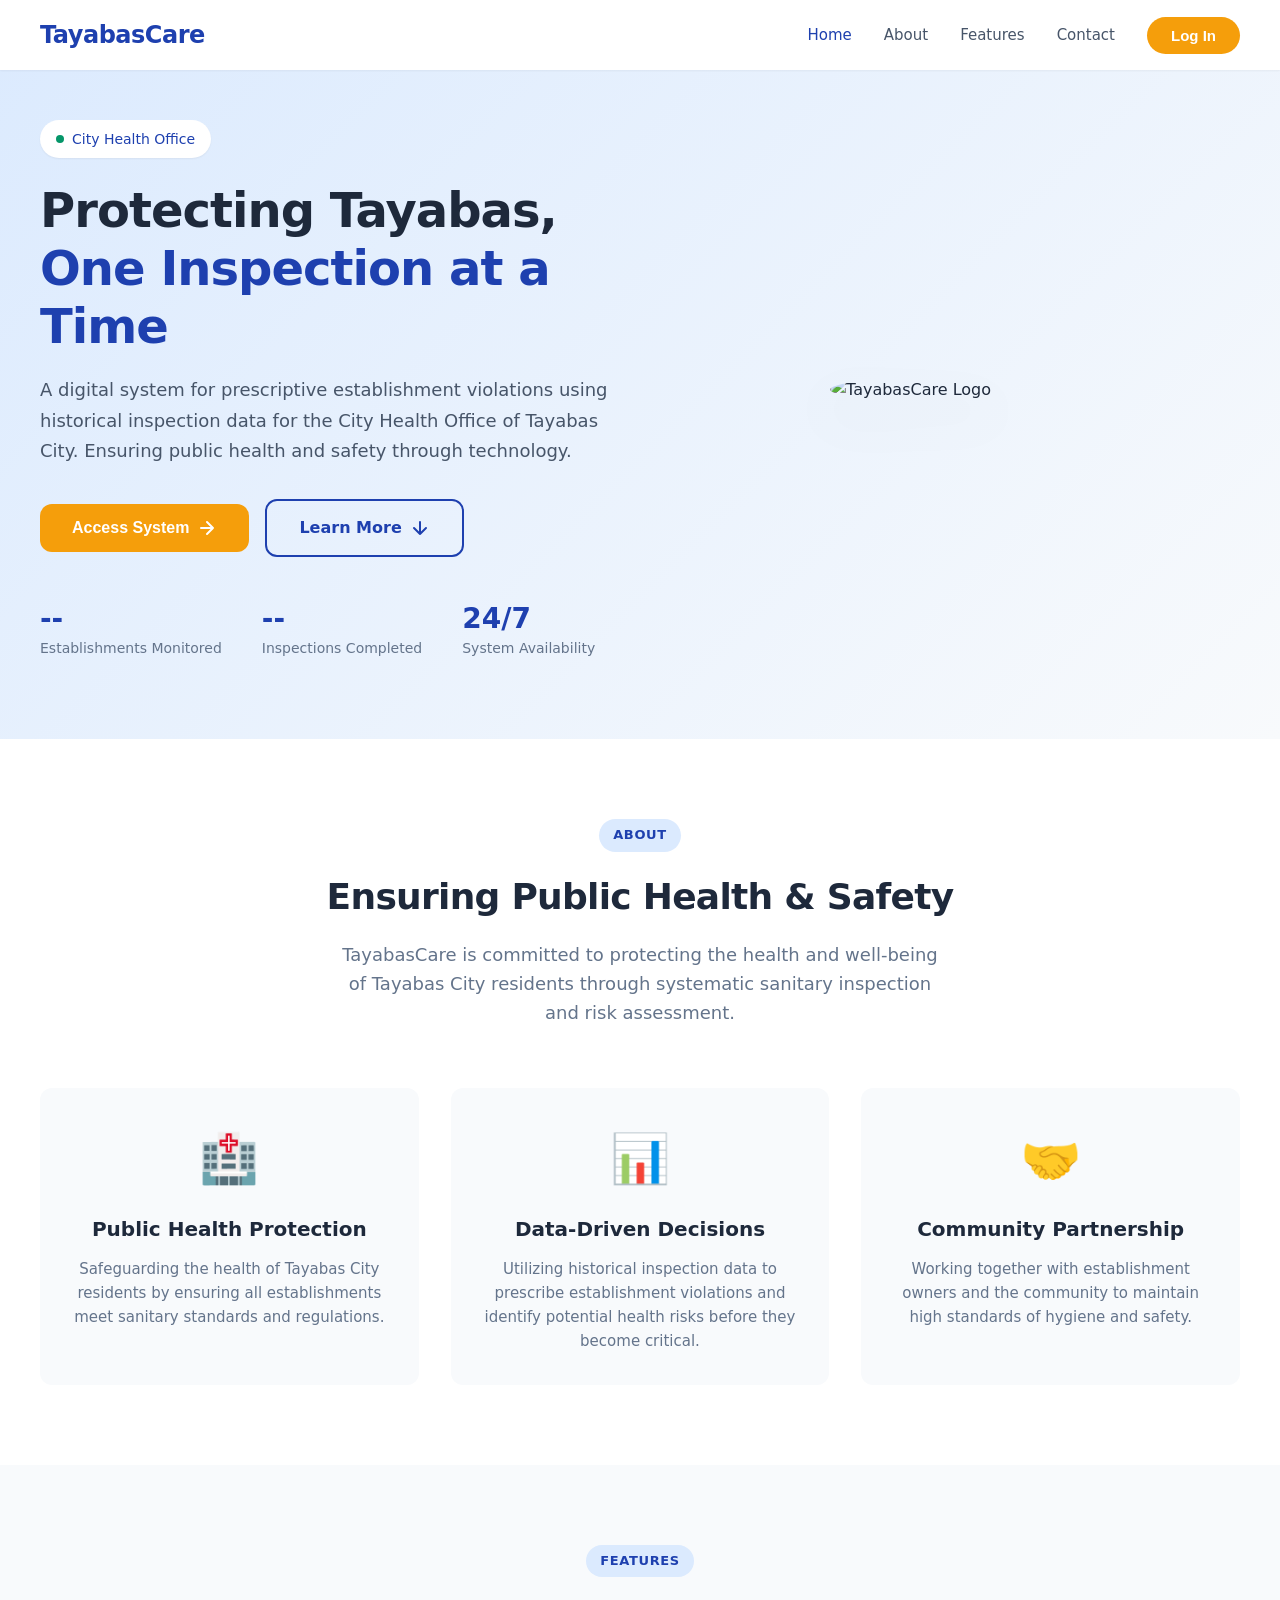
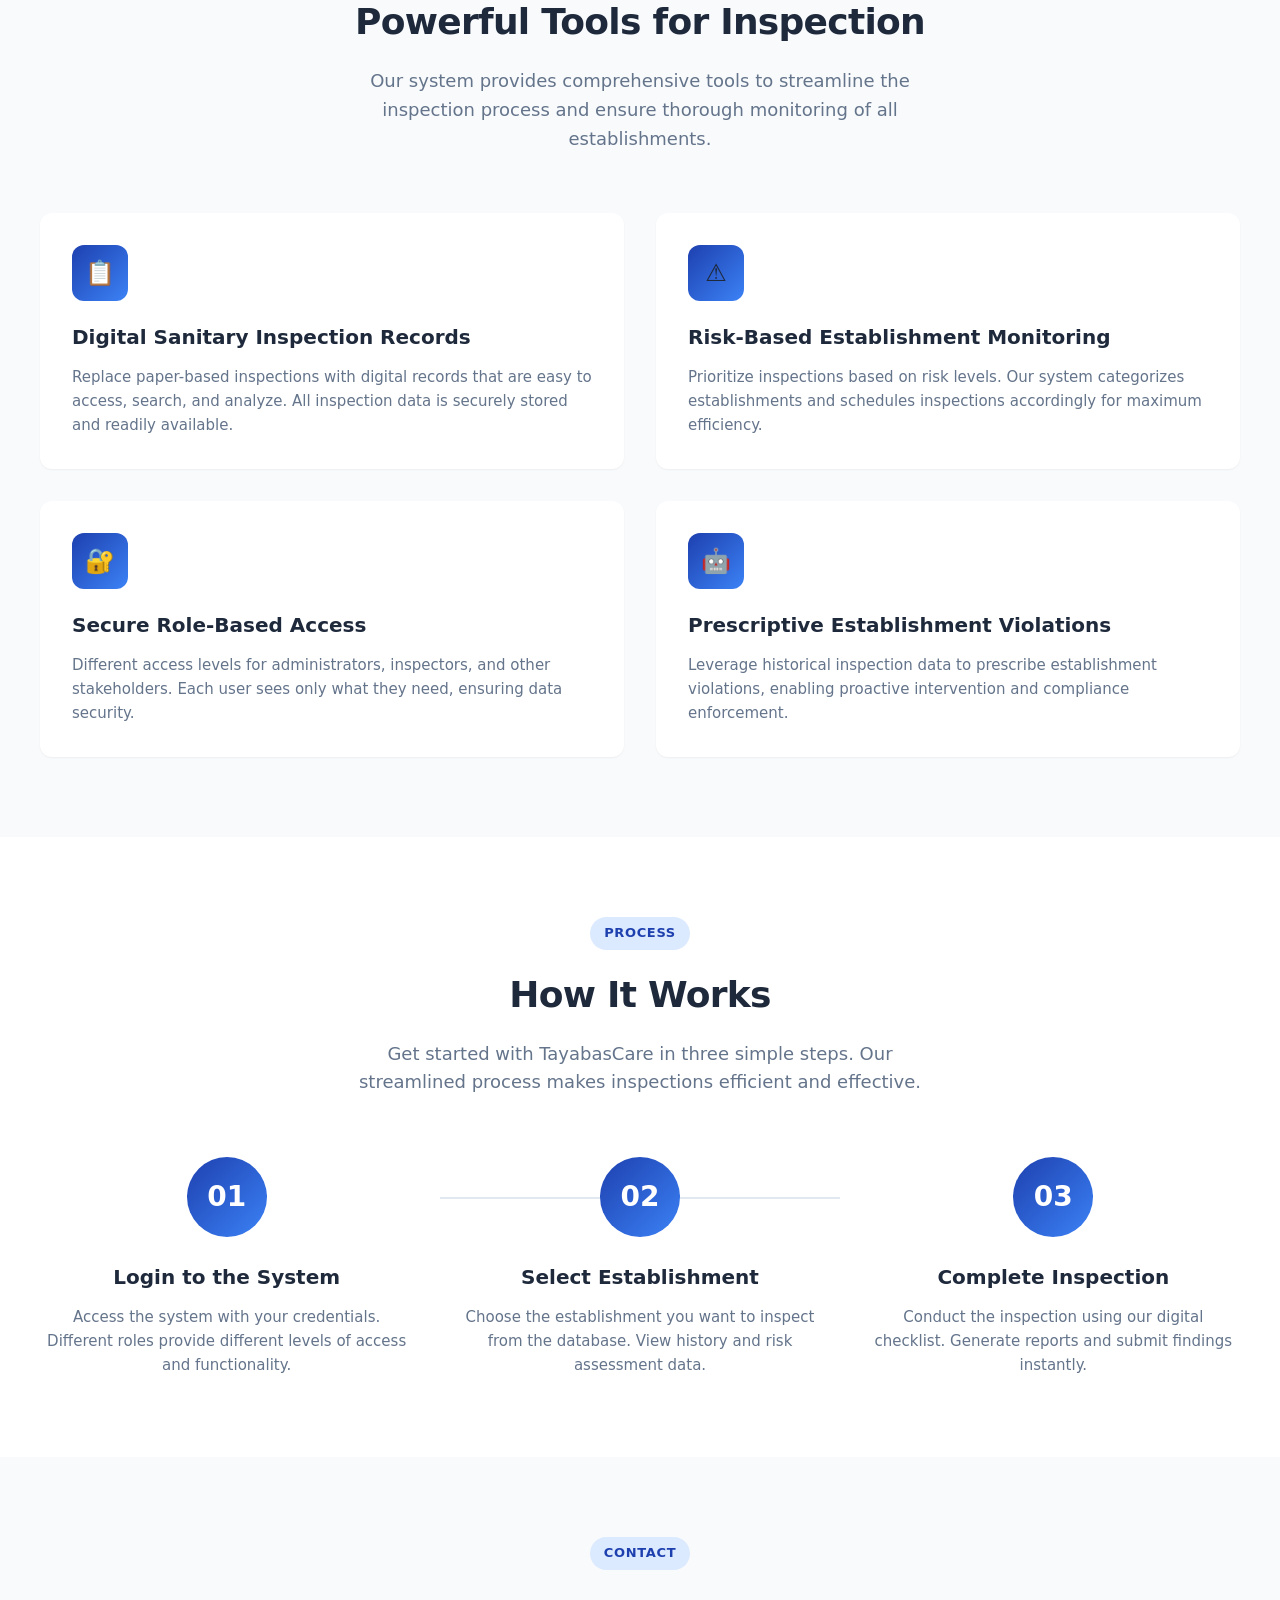
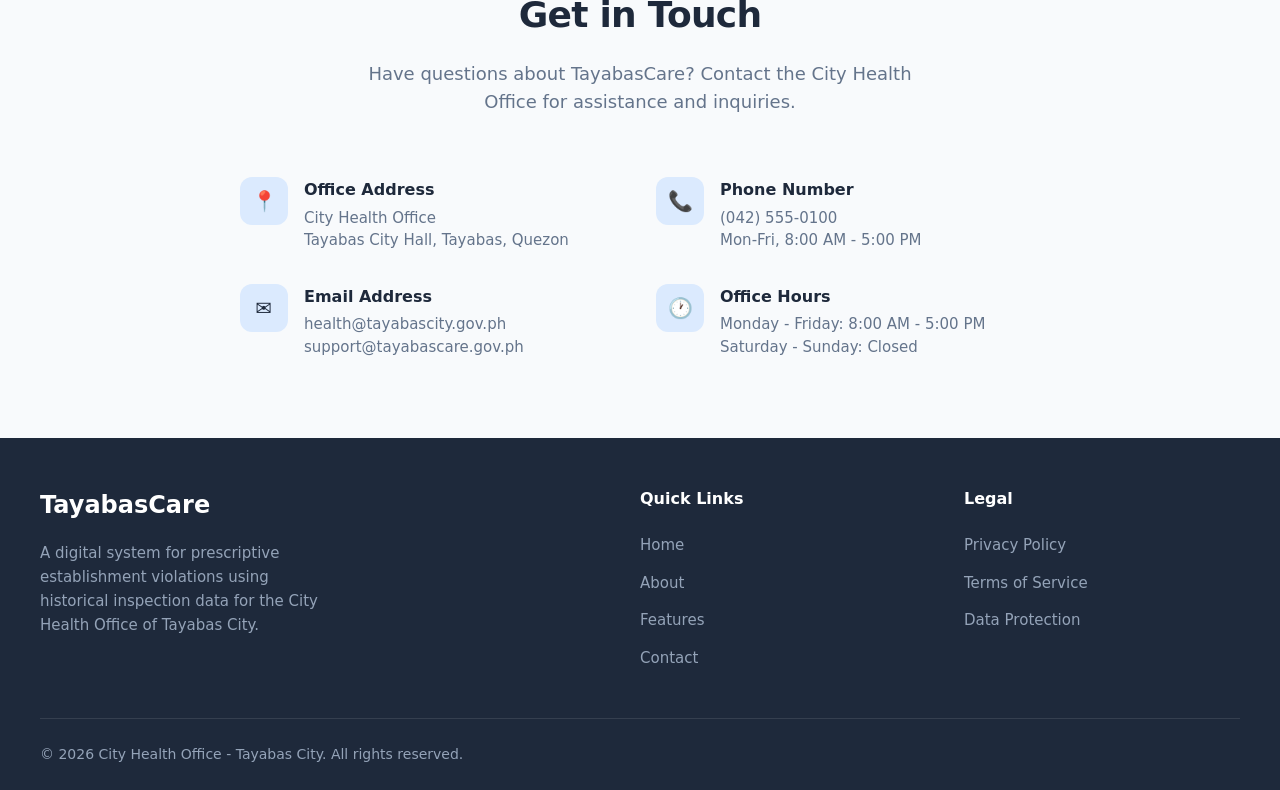
==== commit 1f35815c: "Auto-record accomplishments from system records with locked fields; numbered table pagination; trans" ====
--- a/index.html
+++ b/index.html
@@ -15,9 +15,6 @@
     <meta property="og:type" content="website">
     <meta property="og:url" content="">
     <meta property="og:image" content="Logo.png">
-
-    <!-- Favicon -->
-    <link rel="icon" type="image/png" href="Logo.png">
 
     <!-- Stylesheet -->
     <link rel="stylesheet" href="css/style.css">
@@ -88,7 +85,7 @@
                 </div>
             </div>
             <div class="hero-visual">
-                <img src="Logo.png" alt="TayabasCare Logo" class="hero-image">
+                <img src="LogoOriginal.png" alt="TayabasCare Logo" class="hero-image">
             </div>
         </div>
     </section>
--- a/css/style.css
+++ b/css/style.css
@@ -314,9 +314,10 @@
 
 .hero-image {
     width: 100%;
-    max-width: 400px;
-    border-radius: var(--radius-lg);
-    box-shadow: var(--shadow-xl);
+    max-width: 250px;
+    border-radius: 50%;
+    /* drop-shadow follows the circular alpha silhouette (not the square box) */
+    filter: drop-shadow(0 20px 25px rgba(0, 0, 0, 0.15));
 }
 
 /* ============================================
@@ -1105,7 +1106,7 @@
     }
 
     .hero-image {
-        max-width: 280px;
+        max-width: 220px;
     }
 
     .section {
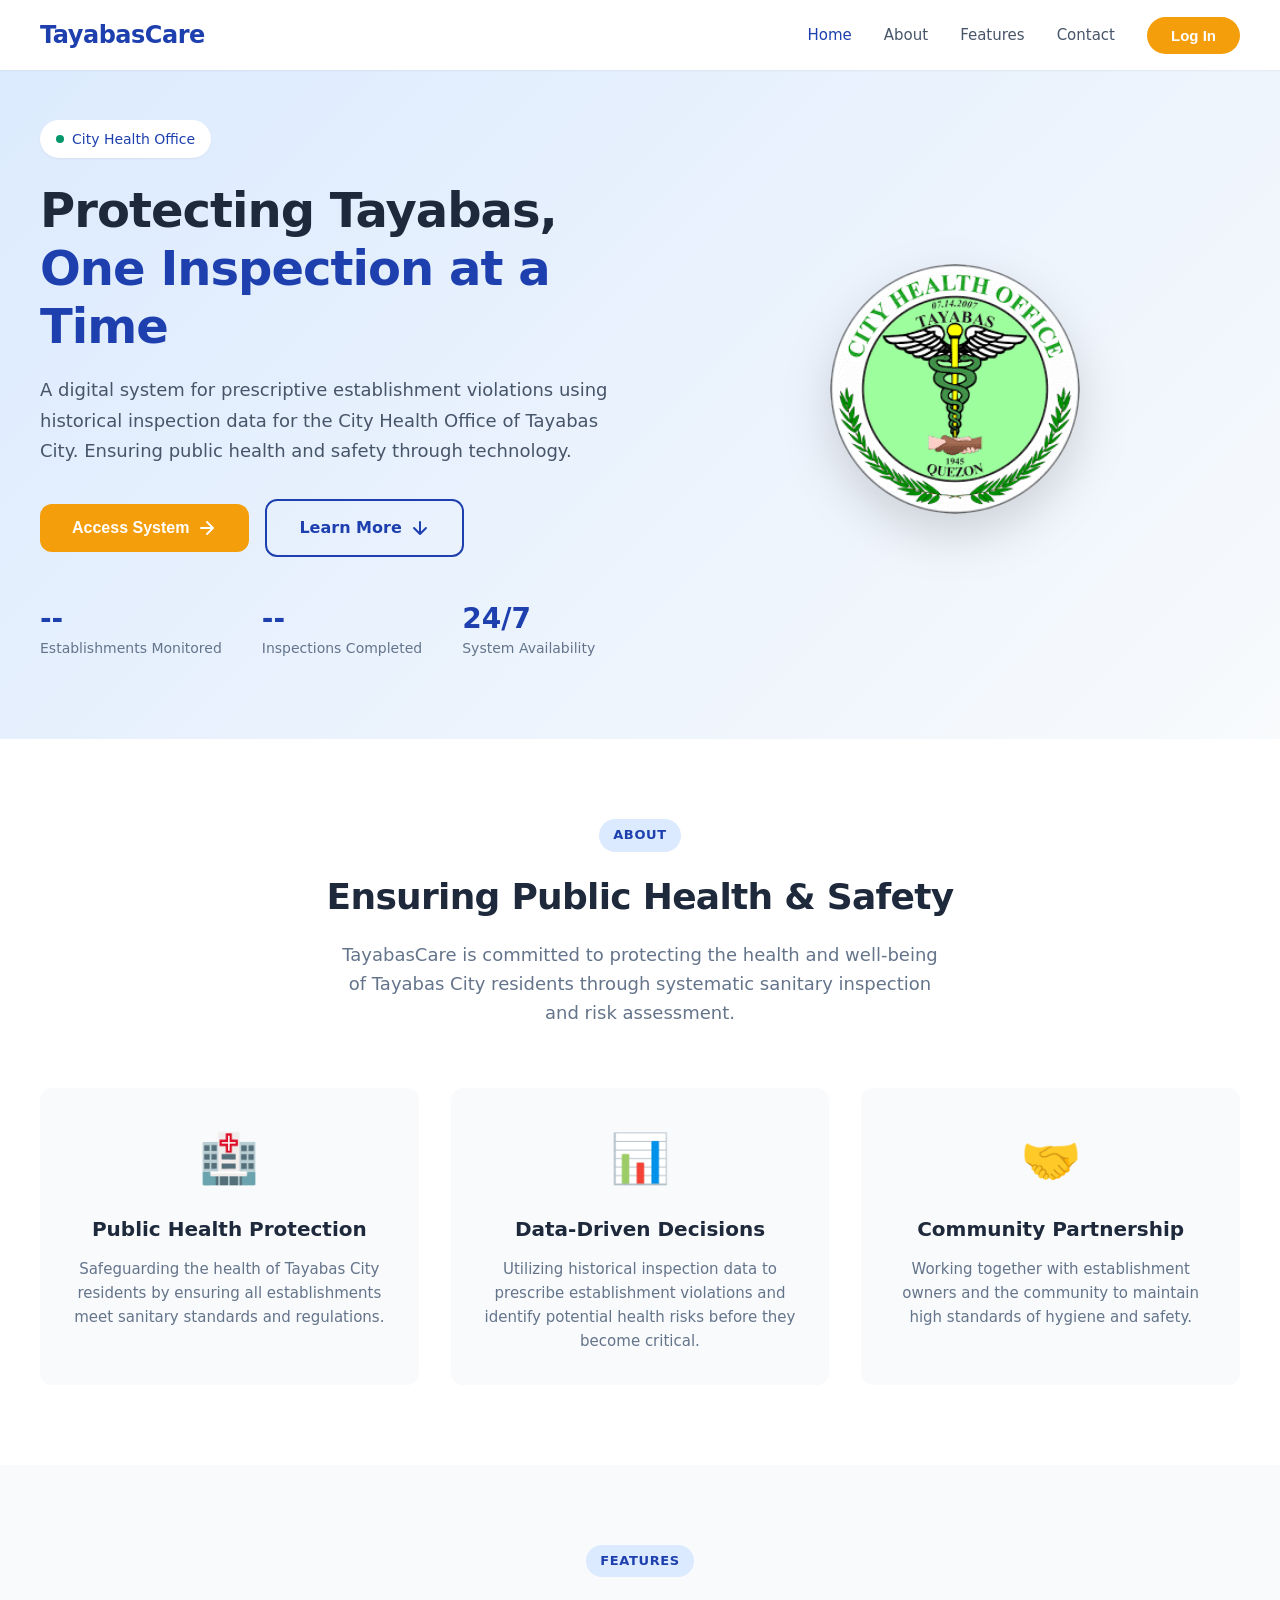
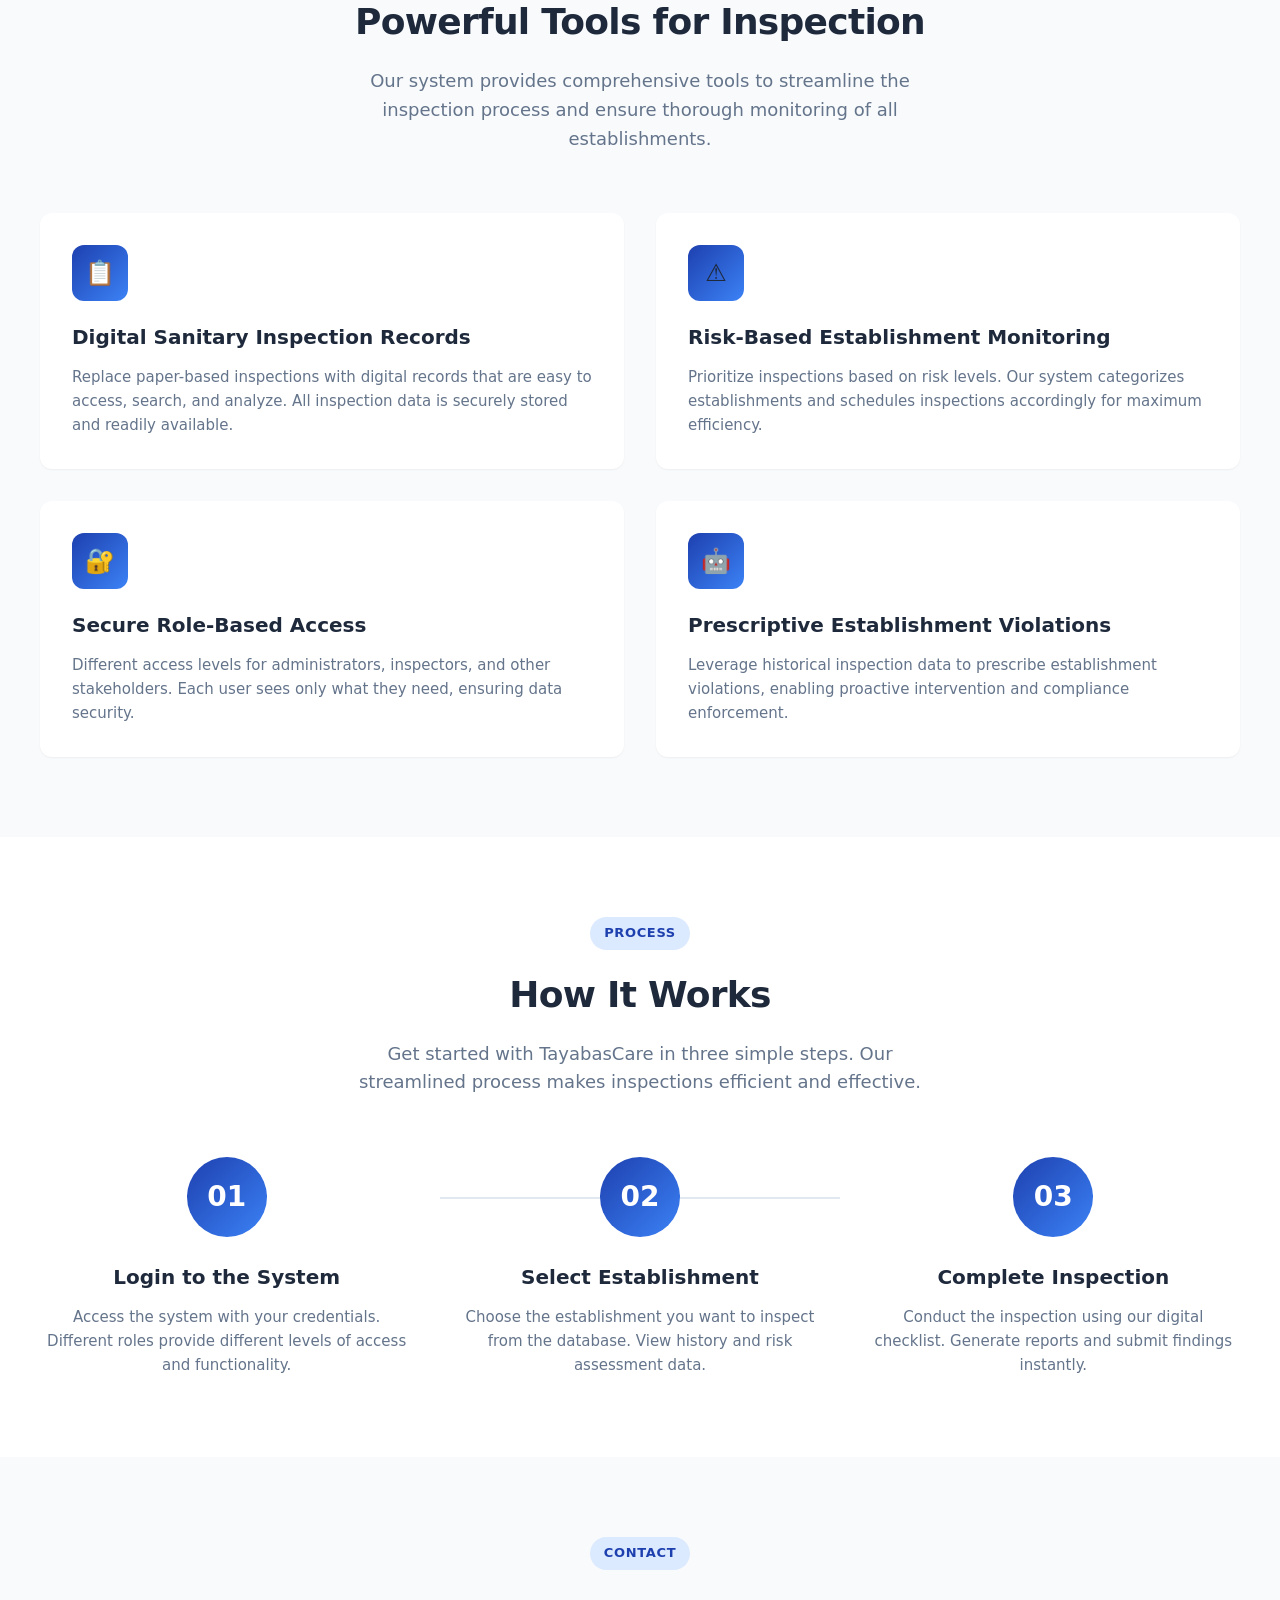
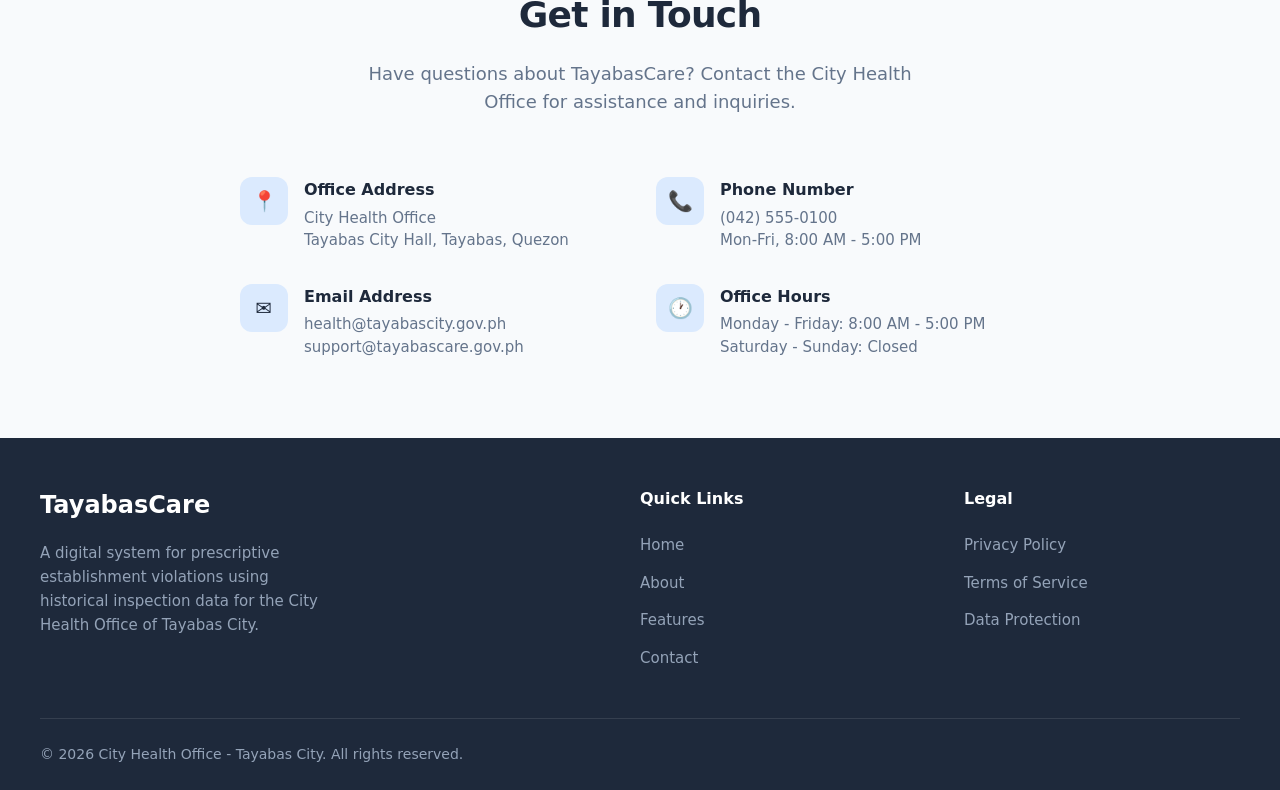
==== commit 6c4cc666: "Fix mobile sidebar z-index/toggle and landing hero logo for live deploy" ====
--- a/index.html
+++ b/index.html
@@ -85,7 +85,7 @@
                 </div>
             </div>
             <div class="hero-visual">
-                <img src="LogoOriginal.png" alt="TayabasCare Logo" class="hero-image">
+                <img src="Logo.png" alt="TayabasCare Logo" class="hero-image">
             </div>
         </div>
     </section>
@@ -388,7 +388,7 @@
                         <li>To maintain audit trails of system activities</li>
                     </ul>
                     <h3 style="margin-top:16px;font-weight:700;">Data Retention</h3>
-                    <p>Inspection records and establishment data are retained indefinitely for public health monitoring purposes. Archived records are automatically purged after 30 days.</p>`
+                    <p>Inspection records and establishment data are retained indefinitely for public health monitoring purposes. Archived records are retained until permanently deleted by an administrator.</p>`
             },
             terms: {
                 title: 'Terms of Service',
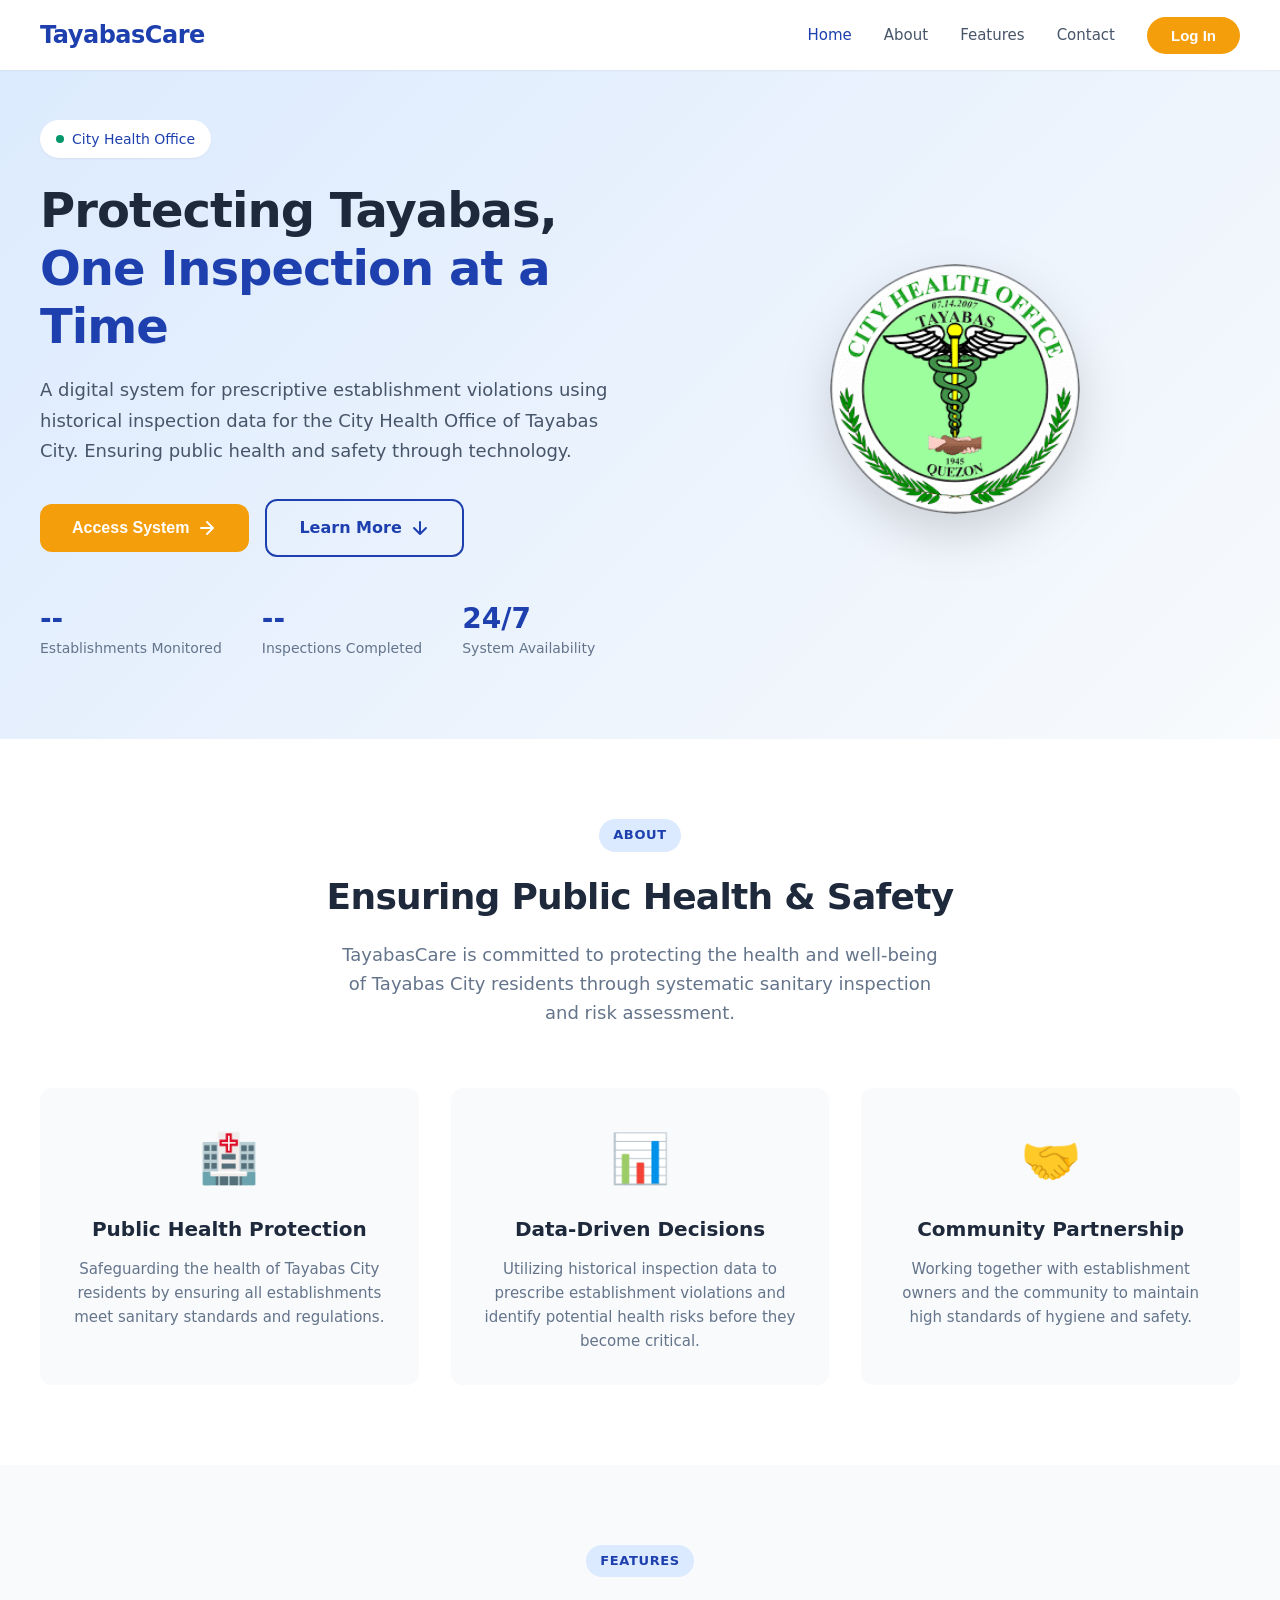
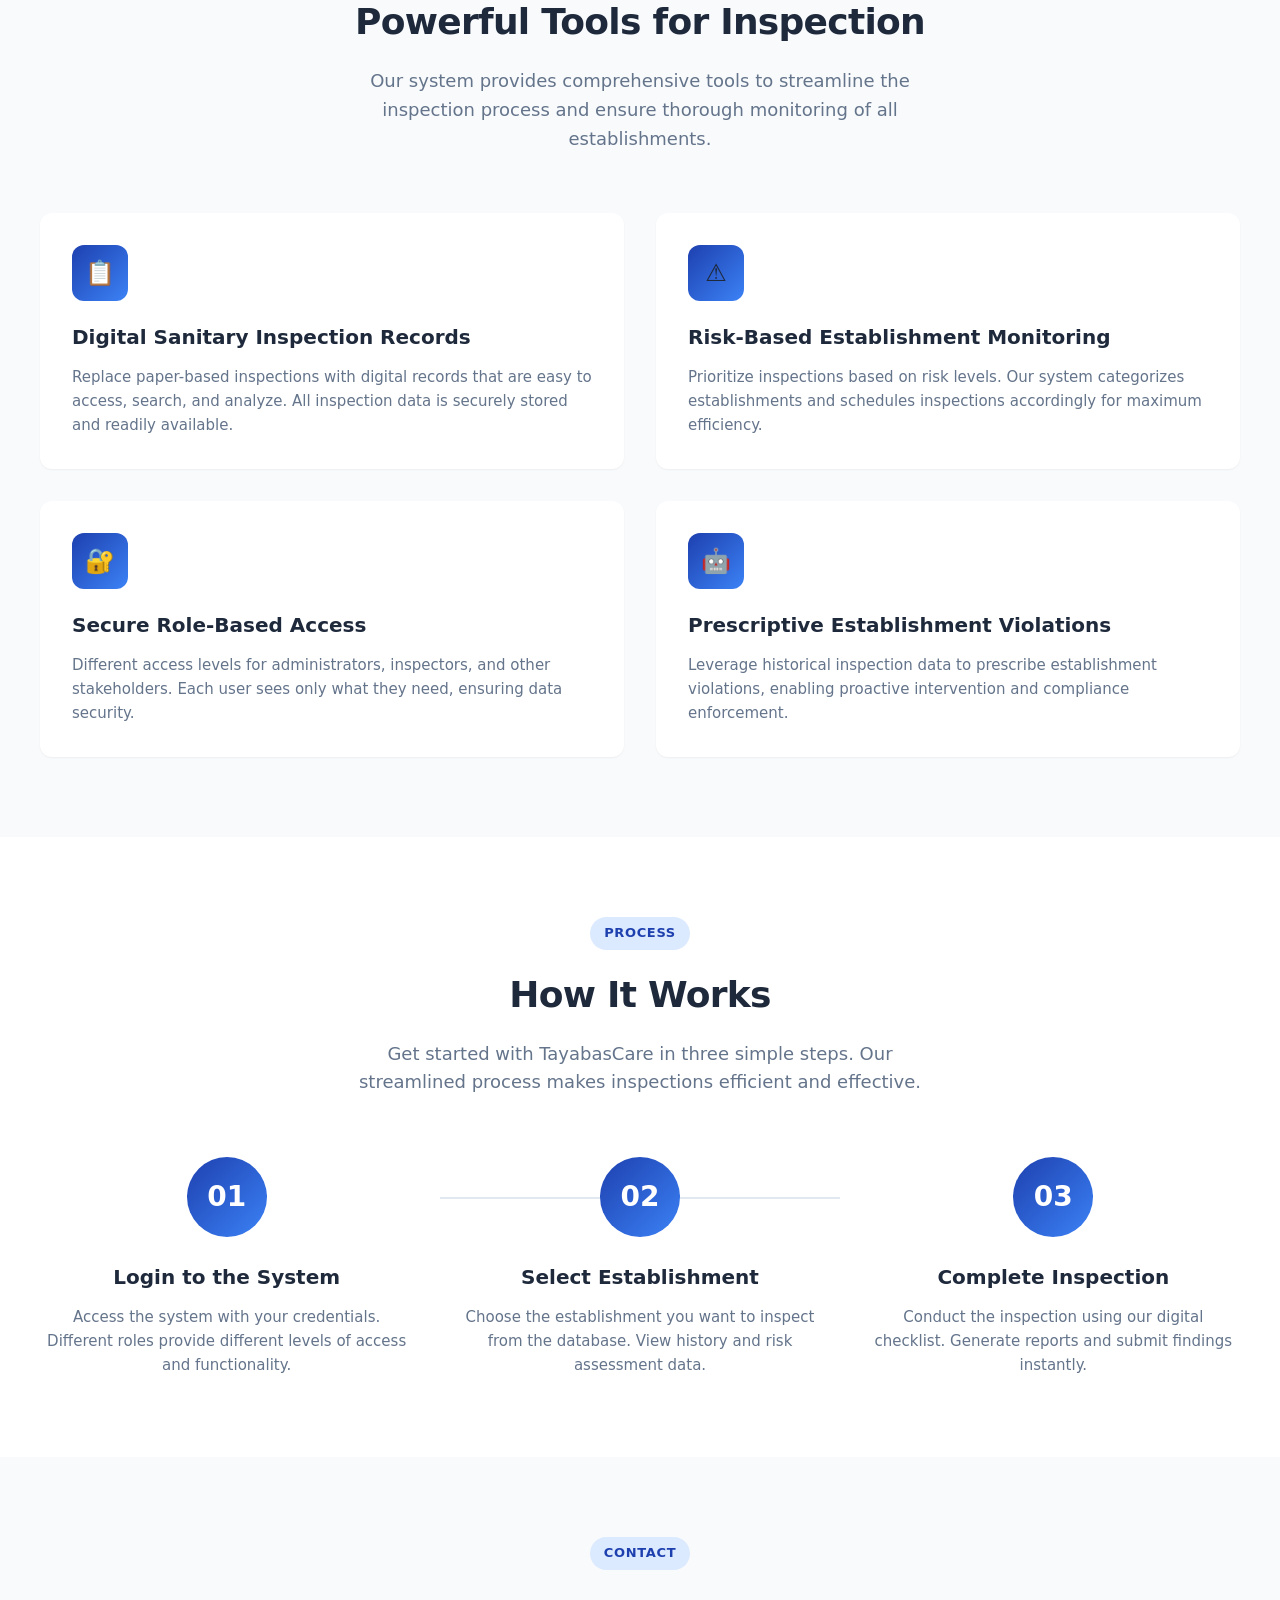
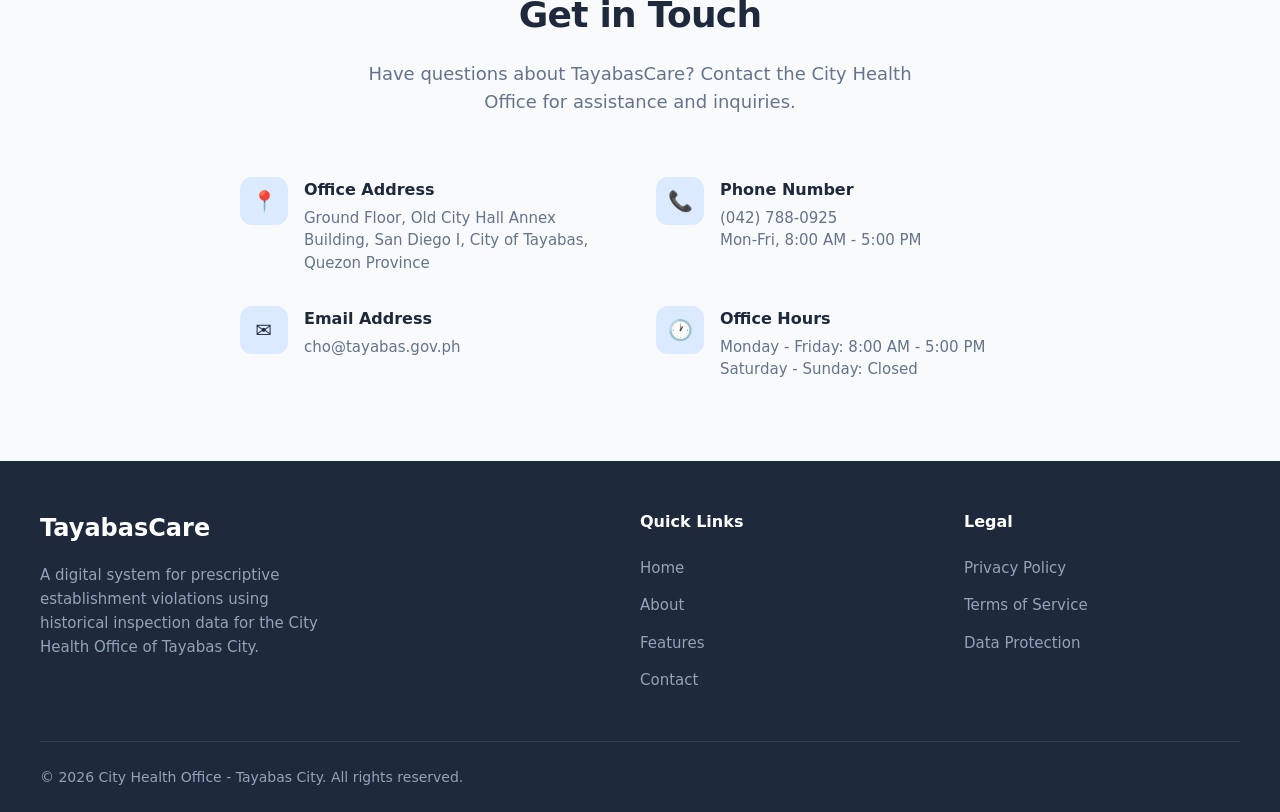
==== commit c8a05ad6: "Harden DB and uploads: AES-256-GCM field encryption, encrypted storage outside webroot, hashed OTPs," ====
--- a/index.html
+++ b/index.html
@@ -3,7 +3,7 @@
 <head>
     <meta charset="UTF-8">
     <meta name="viewport" content="width=device-width, initial-scale=1.0">
-    <title>TayabasCare - Prescriptive Establishment Violations System</title>
+    <title>TayabasCare</title>
     <link rel="icon" type="image/png" href="Logo.png">
     <meta name="description" content="TayabasCare: A digital system for prescriptive establishment violations using historical inspection data for City Health Office of Tayabas City.">
     <meta name="keywords" content="TayabasCare, sanitary inspection, risk assessment, Tayabas City, health monitoring, establishment inspection">
@@ -243,21 +243,21 @@
                     <div class="contact-icon">📍</div>
                     <div class="contact-details">
                         <h4>Office Address</h4>
-                        <p>City Health Office<br>Tayabas City Hall, Tayabas, Quezon</p>
+                        <p>Ground Floor, Old City Hall Annex Building, San Diego I, City of Tayabas, Quezon Province</p>
                     </div>
                 </div>
                 <div class="contact-item">
                     <div class="contact-icon">📞</div>
                     <div class="contact-details">
                         <h4>Phone Number</h4>
-                        <p>(042) 555-0100<br>Mon-Fri, 8:00 AM - 5:00 PM</p>
+                        <p>(042) 788-0925<br>Mon-Fri, 8:00 AM - 5:00 PM</p>
                     </div>
                 </div>
                 <div class="contact-item">
                     <div class="contact-icon">✉️</div>
                     <div class="contact-details">
                         <h4>Email Address</h4>
-                        <p>health@tayabascity.gov.ph<br>support@tayabascare.gov.ph</p>
+                        <p>cho@tayabas.gov.ph</p>
                     </div>
                 </div>
                 <div class="contact-item">
